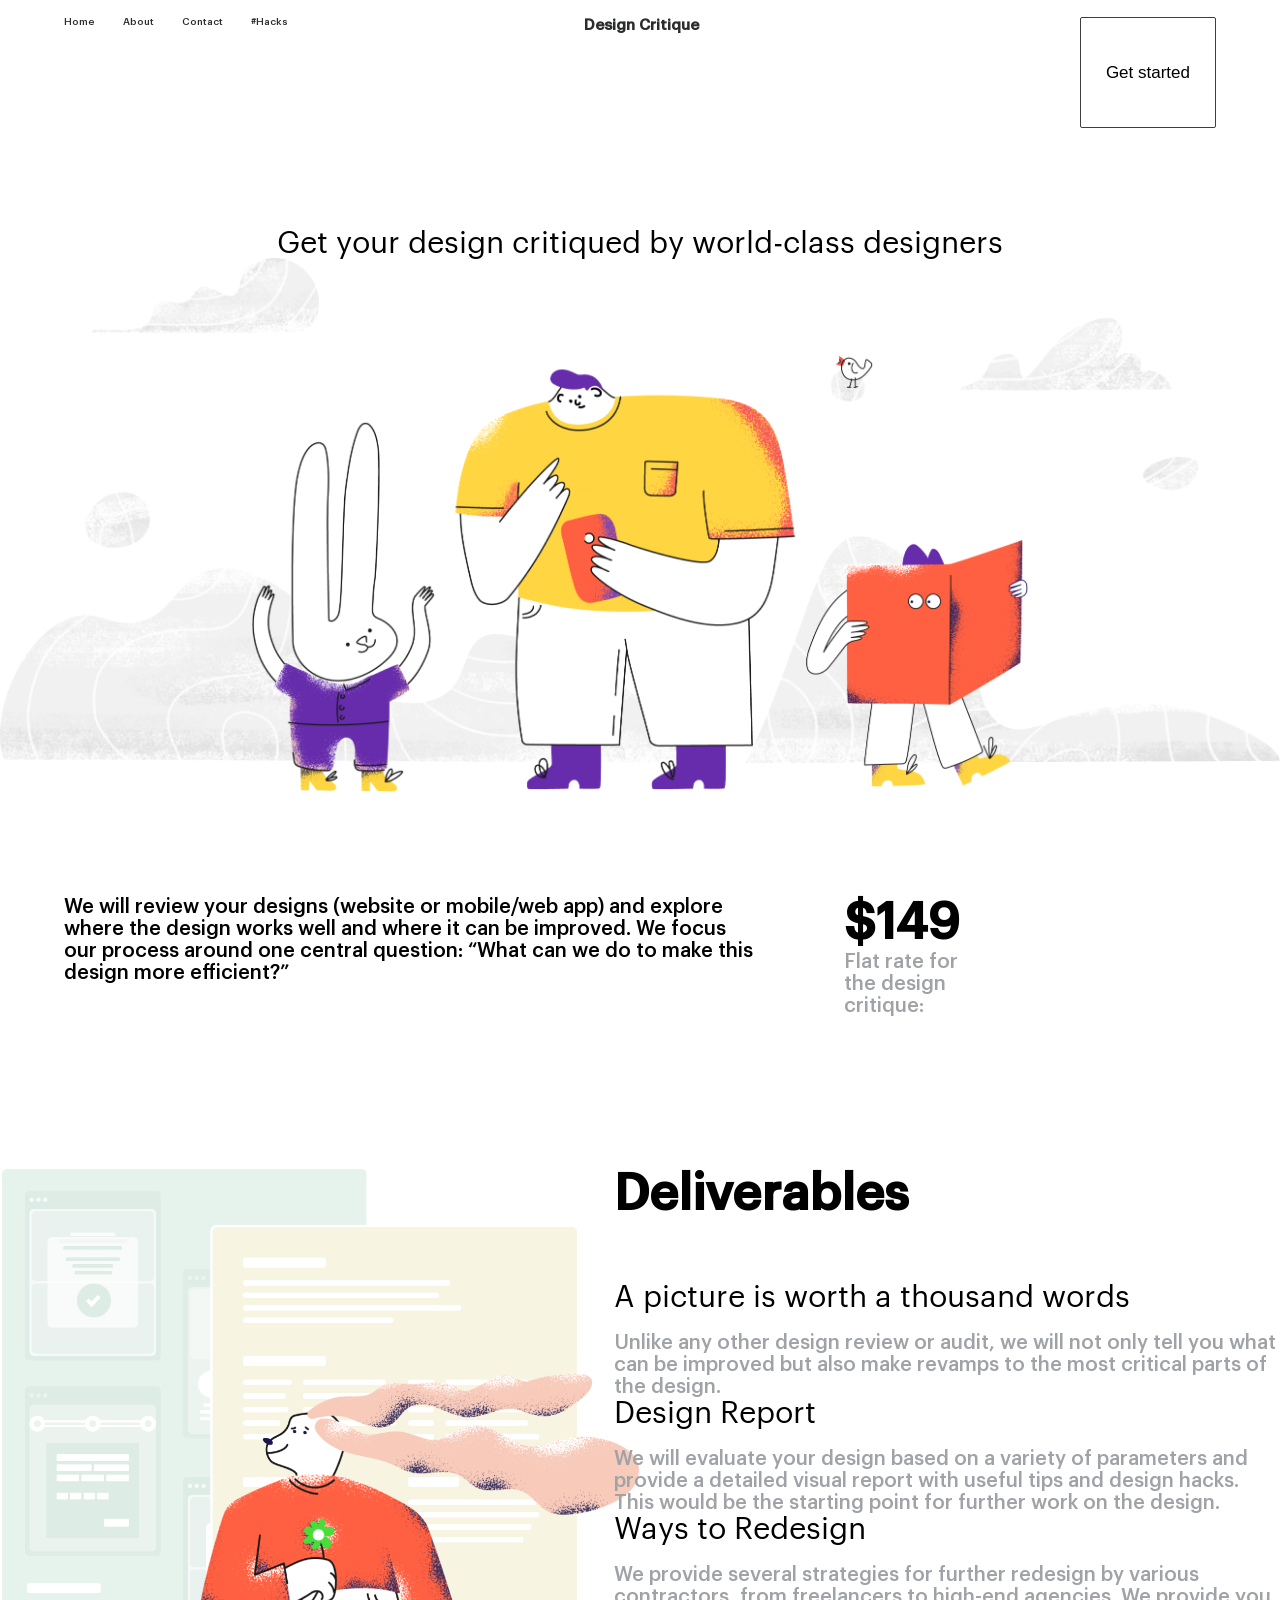
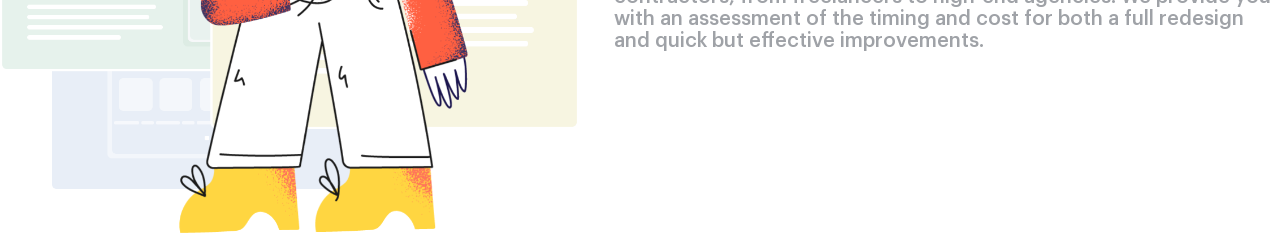
==== DesignCritique_Debo_Rulsan_Patrick/index.html @ cf8de023 "repo repariern" ====
<!DOCTYPE html>
<html lang="en">
  <head>
    <meta charset="UTF-8" />
    <meta name="viewport" content="width=device-width, initial-scale=1.0" />
    <link rel="stylesheet" href="./assets/css/style.css" />
    <title>Design Critique</title>
  </head>
  <body>
    <header>
      <nav class="nav-bar">
        <section class="nav-links">
          <a href="">Home</a>
          <a href="">About</a>
          <a href="">Contact</a>
          <a href="">#Hacks</a>
        </section>
        <h1>Design Critique</h1>
        <button class="hero-btn">Get started</button>
      </nav>
    </header>

    <main>
      <section>
        <h2 class="h2_first h2_main">
          Get your design critiqued by world-class designers
        </h2>
        <img src="./assets/img/home_hero.png" alt="" />
      </section>

      <section class="first-sec-text">
        <p class="p_main">
          We will review your designs (website or mobile/web app) and explore
          where the design works well and where it can be improved. We focus our
          process around one central question: “What can we do to make this
          design more efficient?”
        </p>
        <div>
          <h3>$149</h3>
          <p class="p_main">Flat rate for the design critique:</p>
        </div>
      </section>

      <section class="sec-sec">
        <img src="./assets/img/home_deliverables.png" alt="" />
        
        <div class="sec-sec-text">

          <div>

            <h3>Deliverables</h3>
            <h2 class="h2_main">A picture is worth a thousand words</h2>
            <p class="p_main gray">
              Unlike any other design review or audit, we will not only tell you
              what can be improved but also make revamps to the most critical
              parts of the design.
            </p>
  
            <h2 class="h2_main">Design Report</h2>
            <p class="p_main gray">
              We will evaluate your design based on a variety of parameters and
              provide a detailed visual report with useful tips and design hacks.
              This would be the starting point for further work on the design.
            </p>
  
            <h2 class="h2_main">Ways to Redesign</h2>
            <p class="p_main gray">
              We provide several strategies for further redesign by various
              contractors, from freelancers to high-end agencies. We provide you
              with an assessment of the timing and cost for both a full redesign
              and quick but effective improvements.
            </p>
          </div>

        </div>
      </section>
    </main>
  </body>
</html>
---- DesignCritique_Debo_Rulsan_Patrick/assets/css/style.css ----
@font-face {
  font-family: "Graphik-Medium";
  src: url("../fonts/Graphik-Medium.ttf");
}

@font-face {
  font-family: "Regular";
  src: url("../fonts/Graphik-Regular.woff");
}

@font-face {
  font-family: "Thein";
  src: url("../fonts/Theinhardt-Lt.woff");
}

@font-face {
  font-family: "Tiempo";
  src: url("../fonts/TiemposHeadline-Semibold.woff");
}

:root {
  --basic-col: #2b2c2e;
  --nav-btn: #3d3e41;
  --light-gray: #9fa2a7;
  --space-l-r: 0 5vw;
}

a {
  text-decoration: none;
  color: var(--basic-col);
}

* {
  padding: 0;
  margin: 0;
  box-sizing: border-box;
}


h1 {
  color: var(--basic-col);
}

.h2_main {
  font-size: 3rem;
  font-weight: lighter;
  font-family: "Regular";
}

h3 {
  font-size: 5rem;
}


.p_main {
  font-size: 2rem;
}

.gray {
  color: var(--light-gray);
}


html {
  font-size: 10px;
  scroll-behavior: smooth;
  font-family: "Graphik-Medium";
}

img {
  width: 100%;
}

/* # header */

.nav-bar {
  display: flex;
  justify-content: space-between;
  margin: var(--space-l-r);
  margin-top: 17px;
  margin-bottom: 100px;
}

.nav-links {
  display: flex;
  gap: 20%;
}

.hero-btn {
  color: black;
  border: 1px solid var(--nav-btn);
  border-radius: 2px;
  font-size: 1.7rem;
  background-color: white;
  padding: 5px 25px;
  cursor: pointer;
}

.hero-btn:hover {
  background-color: #444749;
  color: white;
  transition: 0.2s ease;
}

/* #Main Section 1 */

section {
  margin-bottom: 100px;
}

.h2_first {
  text-align: center;
}

.first-sec-text {
  display: flex;
  width: 70%;
  margin: var(--space-l-r);
  gap: 10%;
  margin-bottom: 150px;
}


.first-P {
  font-size: 2.1rem;
  color: var(--basic-col);
  font-family: "Regular";
  line-height: 3rem;
}

.first-sec-text div p {
  color: var(--light-gray);
}

.sec-sec {
  display: flex;
  position: relative;
}


.sec-sec img {
  position: absolute;
  width: 50%;
}

.sec-sec-text {
  z-index: 1;

  margin-left: 48%;
}

.sec-sec-text h3 {
  margin-bottom: 60px;
}

.sec-sec-text h2 {
  margin-bottom: 20px;
}
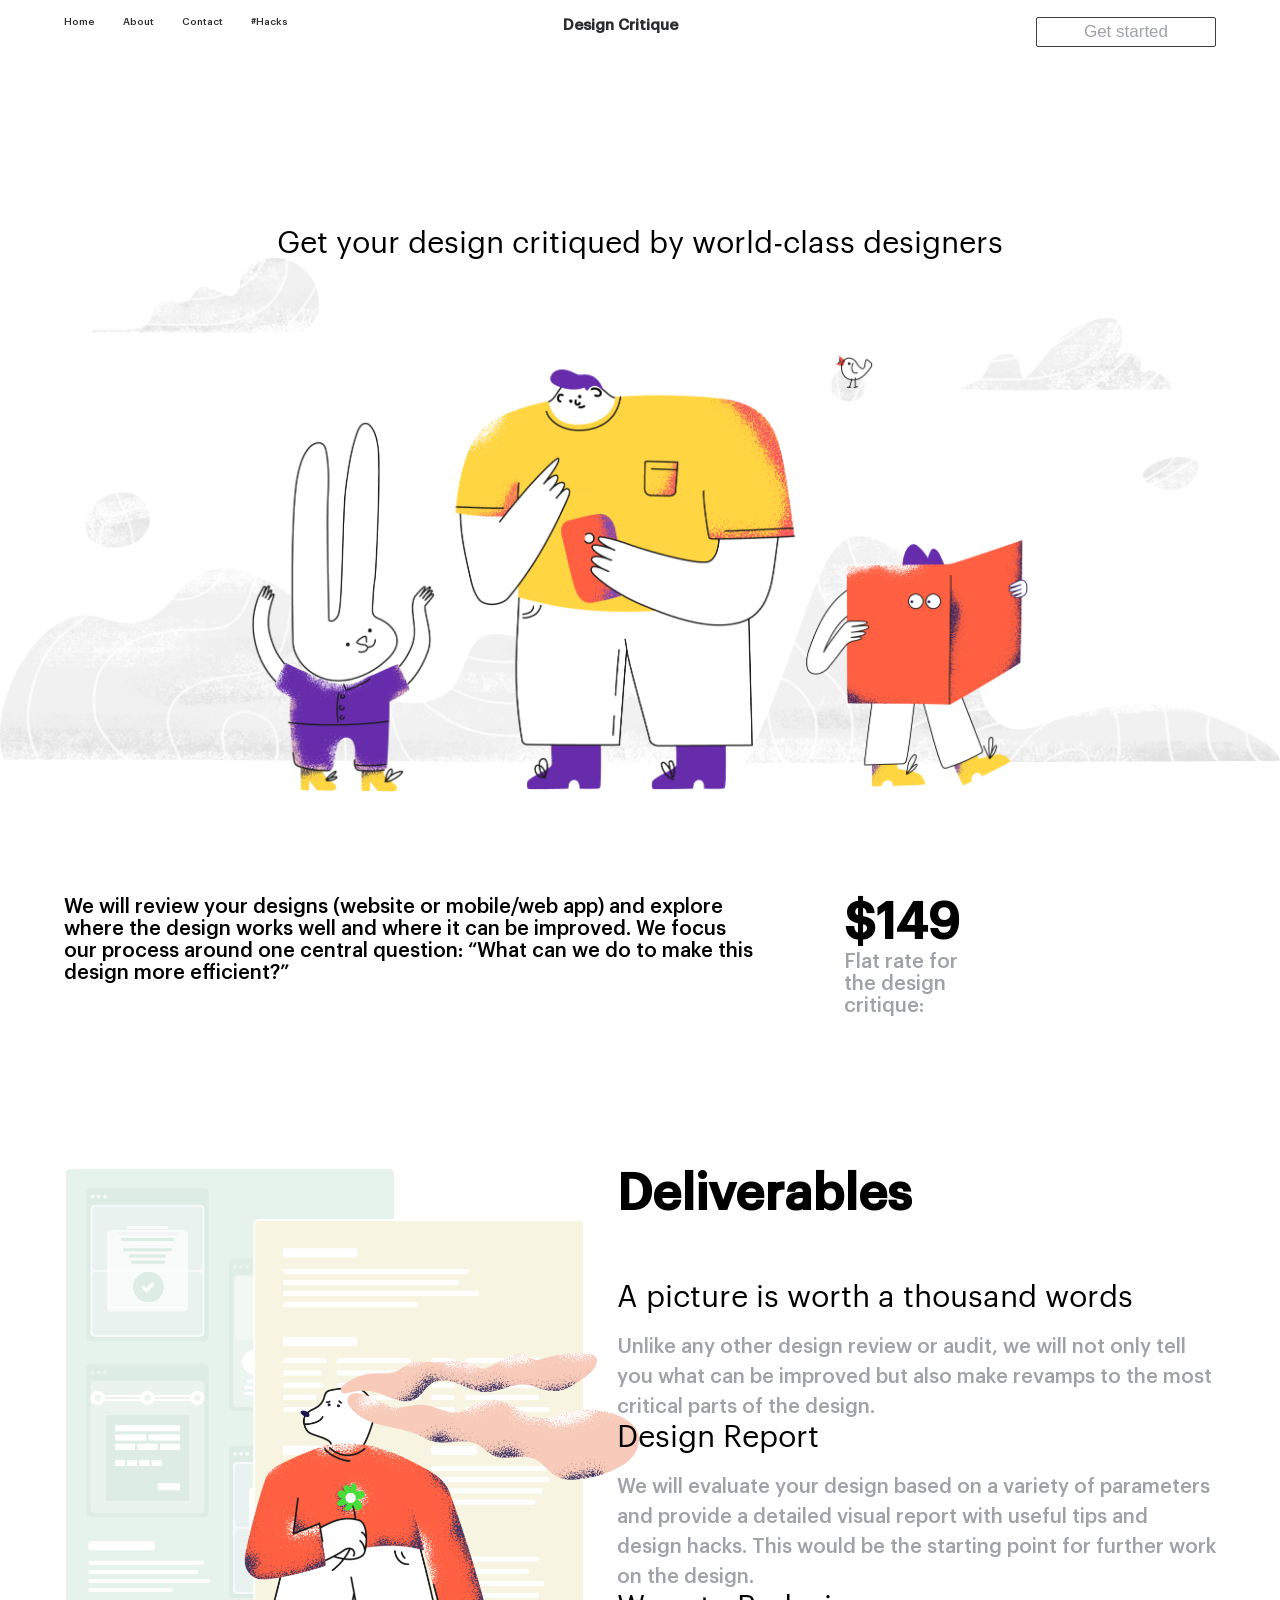
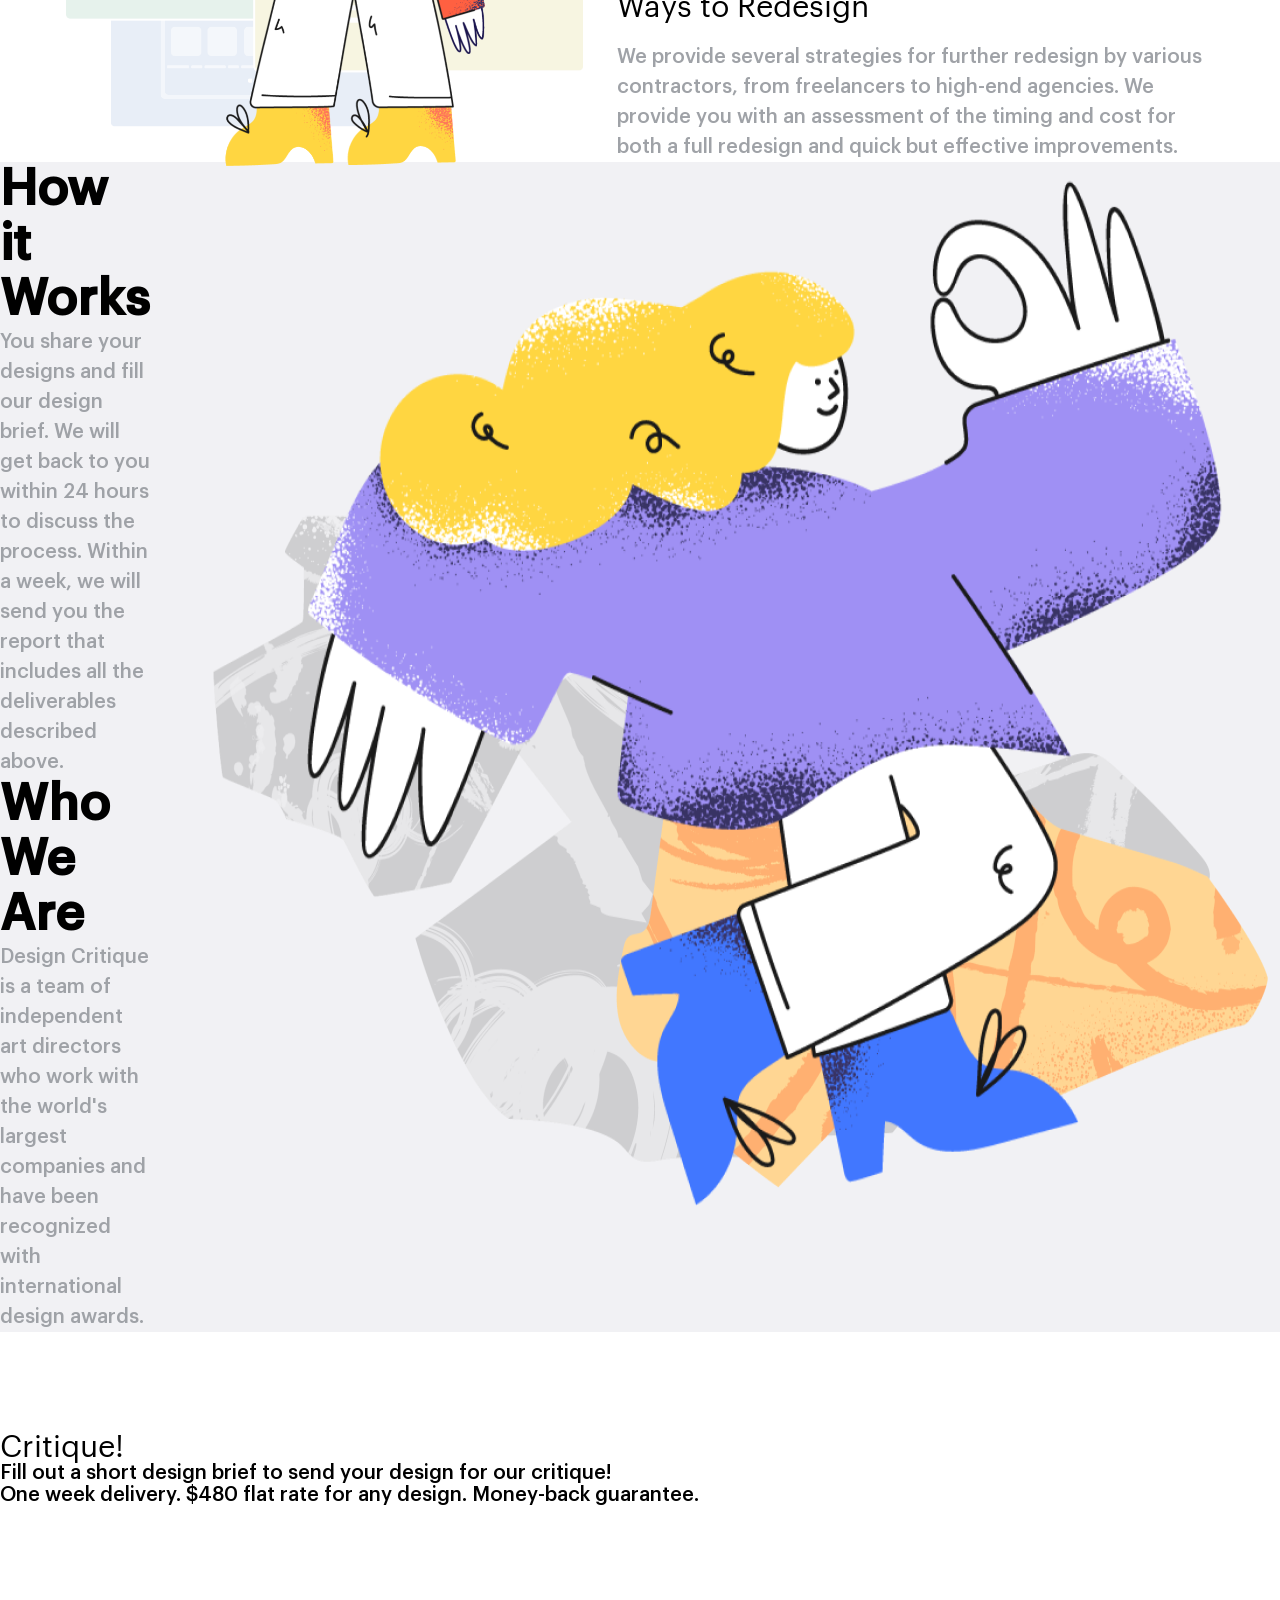
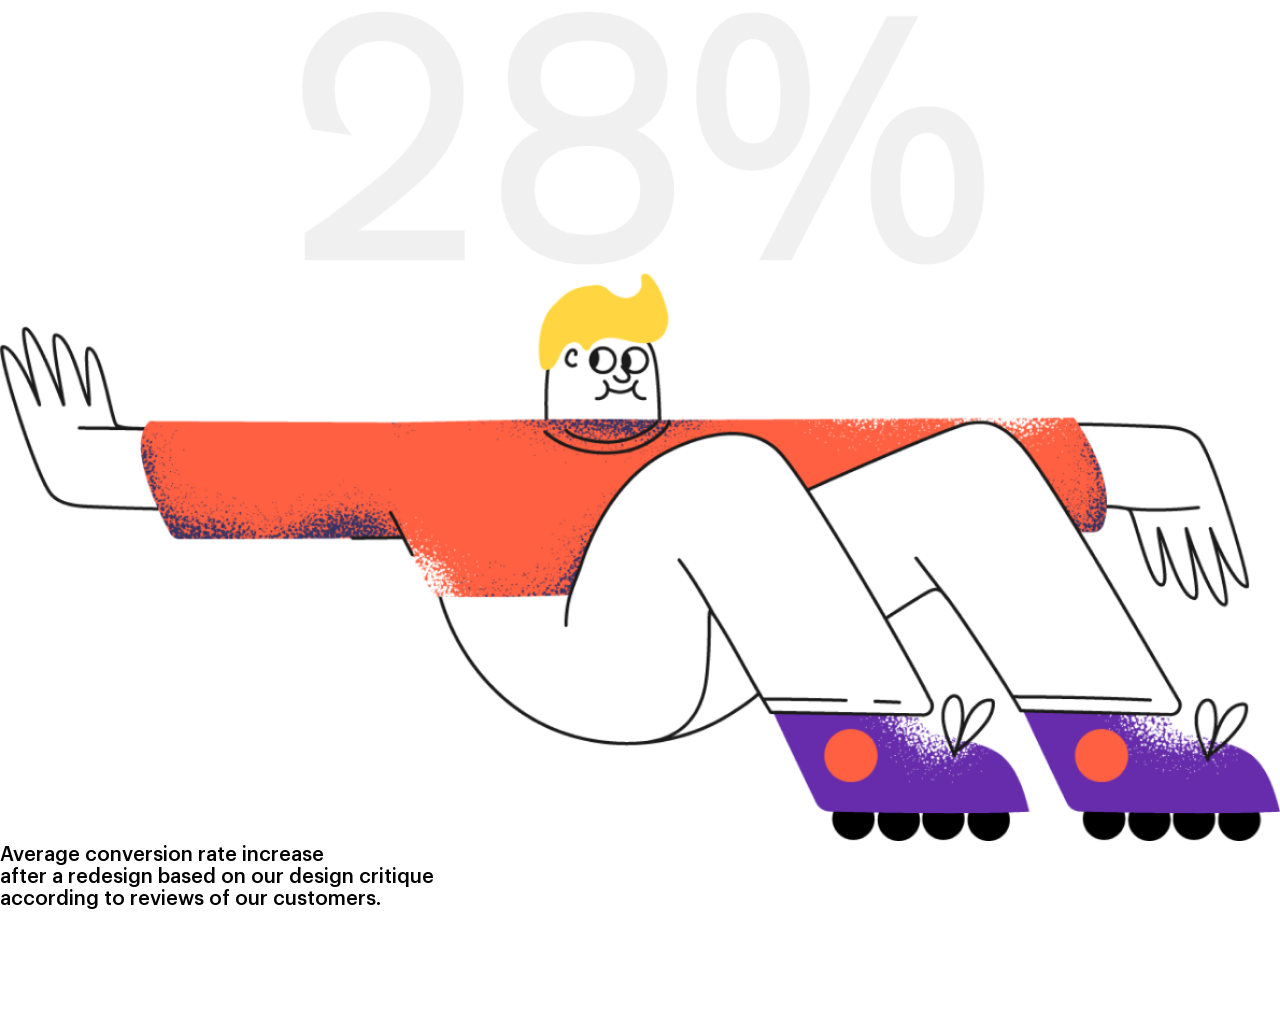
==== commit 975925ee: "29.11.2024 last commit" ====
--- a/DesignCritique_Debo_Rulsan_Patrick/index.html
+++ b/DesignCritique_Debo_Rulsan_Patrick/index.html
@@ -43,36 +43,76 @@
 
       <section class="sec-sec">
         <img src="./assets/img/home_deliverables.png" alt="" />
-        
+
         <div class="sec-sec-text">
+          <h3>Deliverables</h3>
+          <h2 class="h2_main">A picture is worth a thousand words</h2>
+          <p class="p_main gray">
+            Unlike any other design review or audit, we will not only tell you
+            what can be improved but also make revamps to the most critical
+            parts of the design.
+          </p>
 
-          <div>
+          <h2 class="h2_main">Design Report</h2>
+          <p class="p_main gray">
+            We will evaluate your design based on a variety of parameters and
+            provide a detailed visual report with useful tips and design hacks.
+            This would be the starting point for further work on the design.
+          </p>
 
-            <h3>Deliverables</h3>
-            <h2 class="h2_main">A picture is worth a thousand words</h2>
-            <p class="p_main gray">
-              Unlike any other design review or audit, we will not only tell you
-              what can be improved but also make revamps to the most critical
-              parts of the design.
-            </p>
-  
-            <h2 class="h2_main">Design Report</h2>
-            <p class="p_main gray">
-              We will evaluate your design based on a variety of parameters and
-              provide a detailed visual report with useful tips and design hacks.
-              This would be the starting point for further work on the design.
-            </p>
-  
-            <h2 class="h2_main">Ways to Redesign</h2>
-            <p class="p_main gray">
-              We provide several strategies for further redesign by various
-              contractors, from freelancers to high-end agencies. We provide you
-              with an assessment of the timing and cost for both a full redesign
-              and quick but effective improvements.
-            </p>
-          </div>
+          <h2 class="h2_main">Ways to Redesign</h2>
+          <p class="p_main gray">
+            We provide several strategies for further redesign by various
+            contractors, from freelancers to high-end agencies. We provide you
+            with an assessment of the timing and cost for both a full redesign
+            and quick but effective improvements.
+          </p>
+        </div>
+      </section>
 
+      <section class="howitworks">
+        <div>
+          <h3>How it Works</h3>
+          <p class="p_main gray">
+            You share your designs and fill our design brief. We will get back
+            to you within 24 hours to discuss the process. Within a week, we
+            will send you the report that includes all the deliverables
+            described above.
+          </p>
+
+          <h3>Who We Are</h3>
+
+          <p class="p_main gray">
+            Design Critique is a team of independent art directors who work with
+            the world's largest companies and have been recognized with
+            international design awards.
+          </p>
         </div>
+
+        <img
+          class="hiw-size"
+          src="./assets/img/home_how_it_works.png"
+          alt="howitworks"
+        />
+      </section>
+
+      <section class="critique">
+        <h2 class="h2_main">Critique!</h2>
+        <p class="p_main">
+          Fill out a short design brief to send your design for our critique!
+        </p>
+        <p class="p_main">
+          One week delivery. $480 flat rate for any design. Money-back
+          guarantee.
+        </p>
+      </section>
+
+      <section class="rollerGuy">
+        <img src="./assets/img/28.png" alt="" />
+        <img src="./assets/img/home_conversion.png" alt="" />
+        <p class="p_main">Average conversion rate increase</p>
+        <p class="p_main">after a redesign based on our design critique</p>
+        <p class="p_main">according to reviews of our customers.</p>
       </section>
     </main>
   </body>
--- a/DesignCritique_Debo_Rulsan_Patrick/assets/css/style.css
+++ b/DesignCritique_Debo_Rulsan_Patrick/assets/css/style.css
@@ -23,6 +23,7 @@
   --nav-btn: #3d3e41;
   --light-gray: #9fa2a7;
   --space-l-r: 0 5vw;
+  --bg-gray: #F1F1F4;
 }
 
 a {
@@ -58,6 +59,7 @@
 
 .gray {
   color: var(--light-gray);
+  line-height: 3rem;
 }
 
 
@@ -87,12 +89,13 @@
 }
 
 .hero-btn {
-  color: black;
+  color: var(--light-gray);
   border: 1px solid var(--nav-btn);
   border-radius: 2px;
   font-size: 1.7rem;
   background-color: white;
-  padding: 5px 25px;
+  width: 18rem;
+  height: 3rem;
   cursor: pointer;
 }
 
@@ -135,6 +138,7 @@
 .sec-sec {
   display: flex;
   position: relative;
+  margin: var(--space-l-r);
 }
 
 
@@ -156,3 +160,16 @@
 .sec-sec-text h2 {
   margin-bottom: 20px;
 }
+
+/* #How It Works */
+
+.howitworks {
+  display: flex;
+  background-color: var(--bg-gray);
+  justify-content: space-between;
+
+}
+
+.hiw {
+  width: 50px;
+}
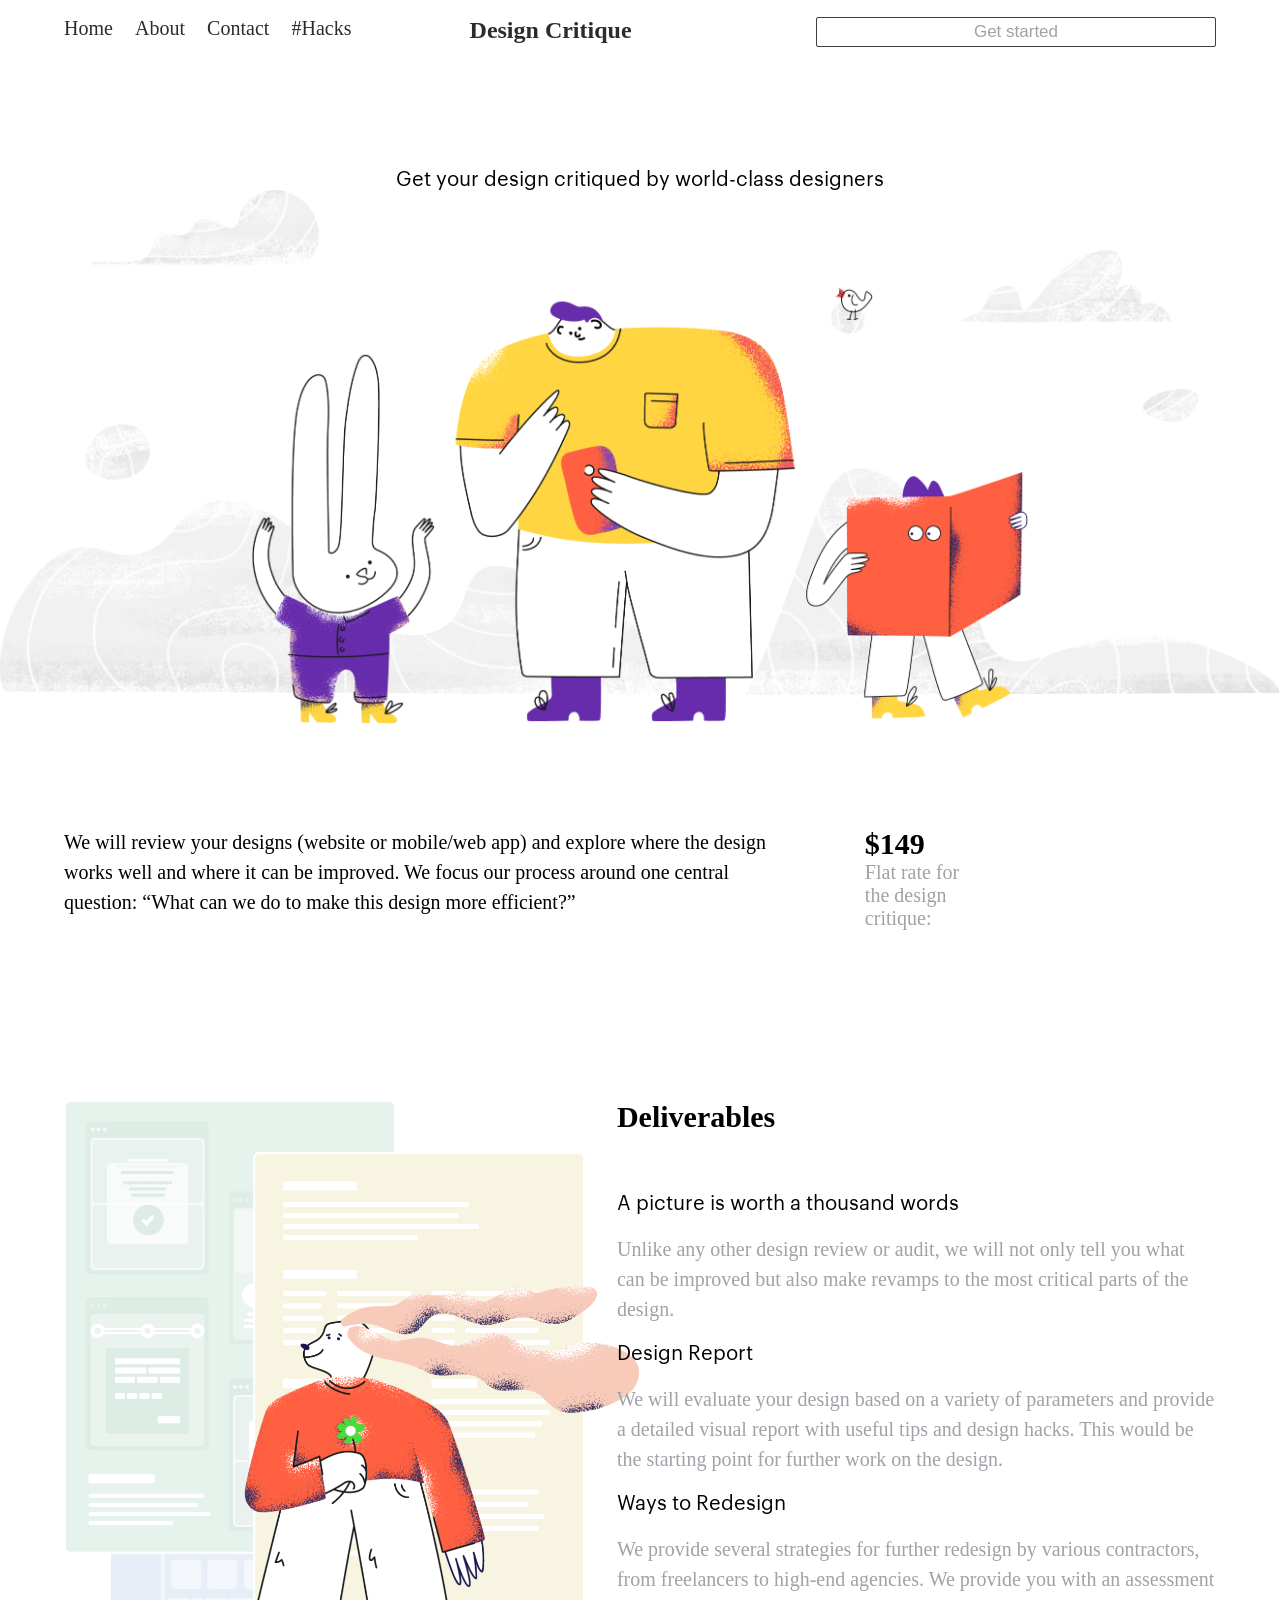
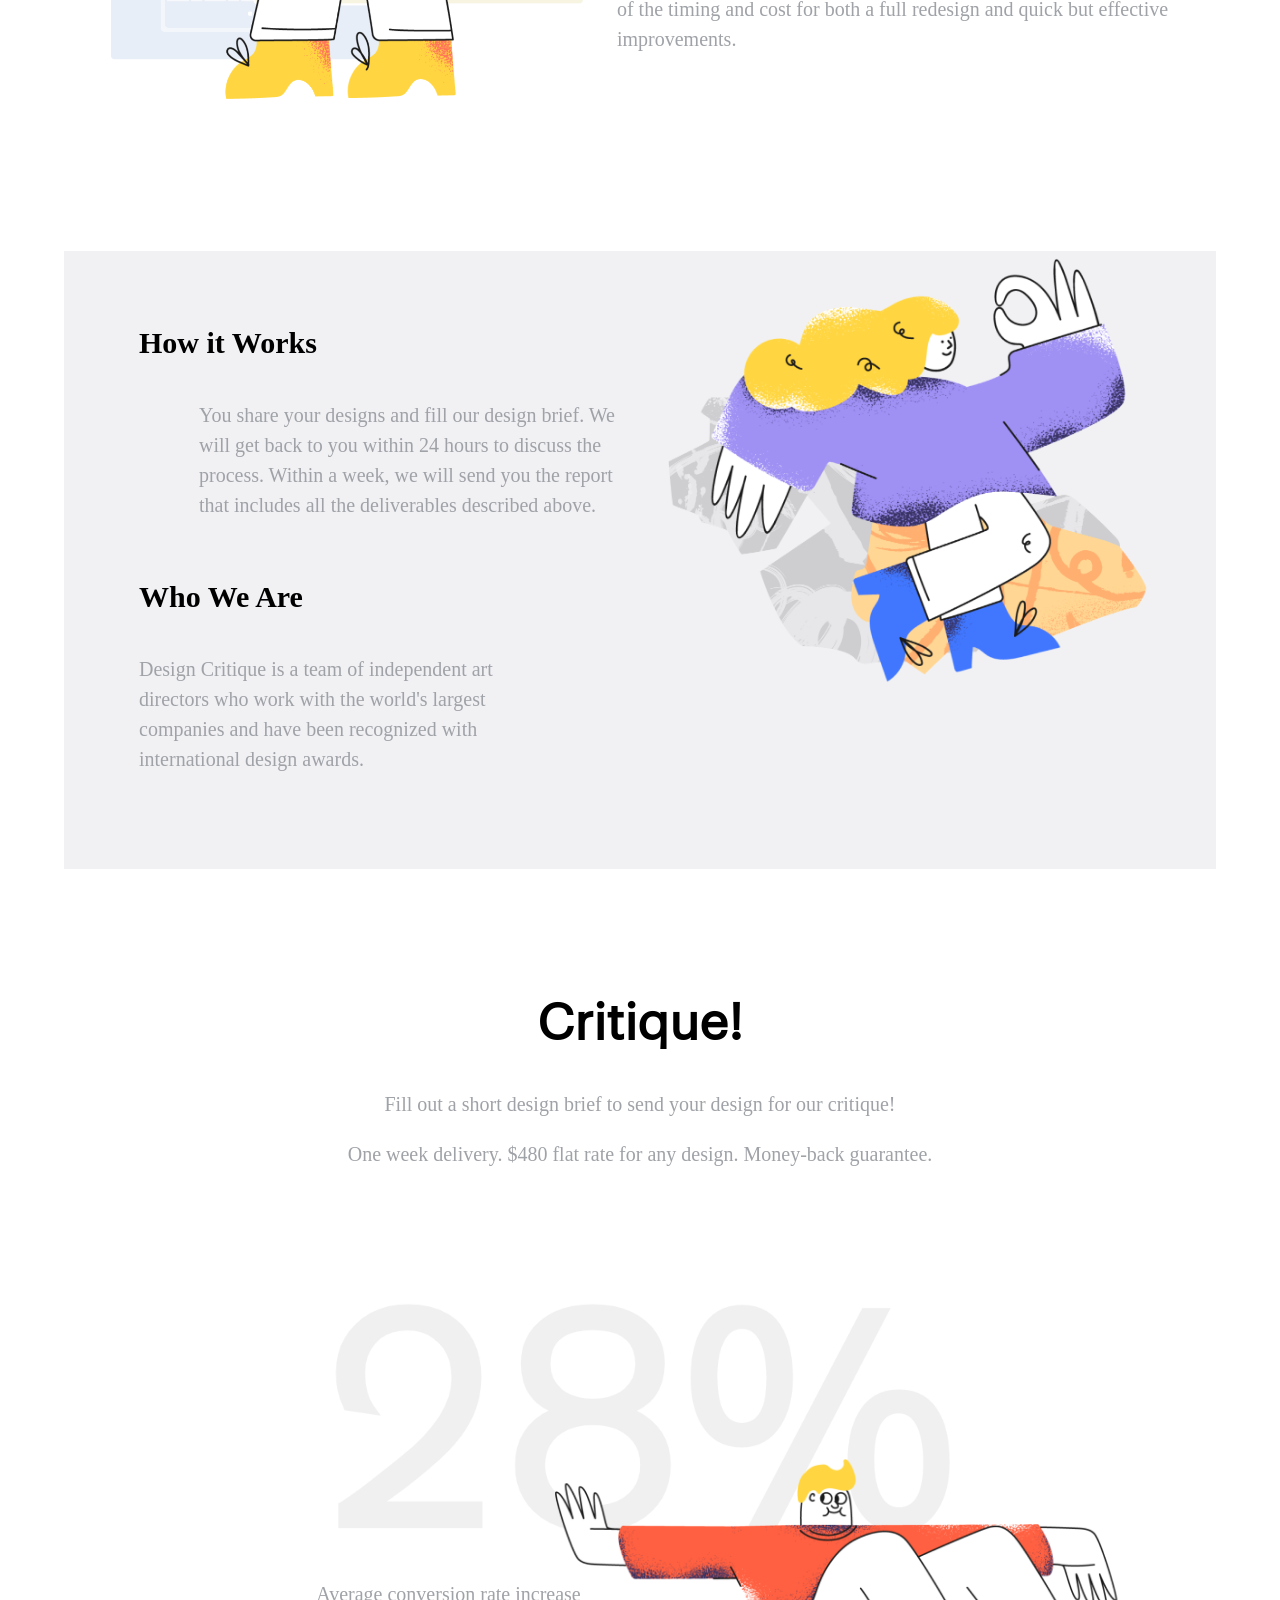
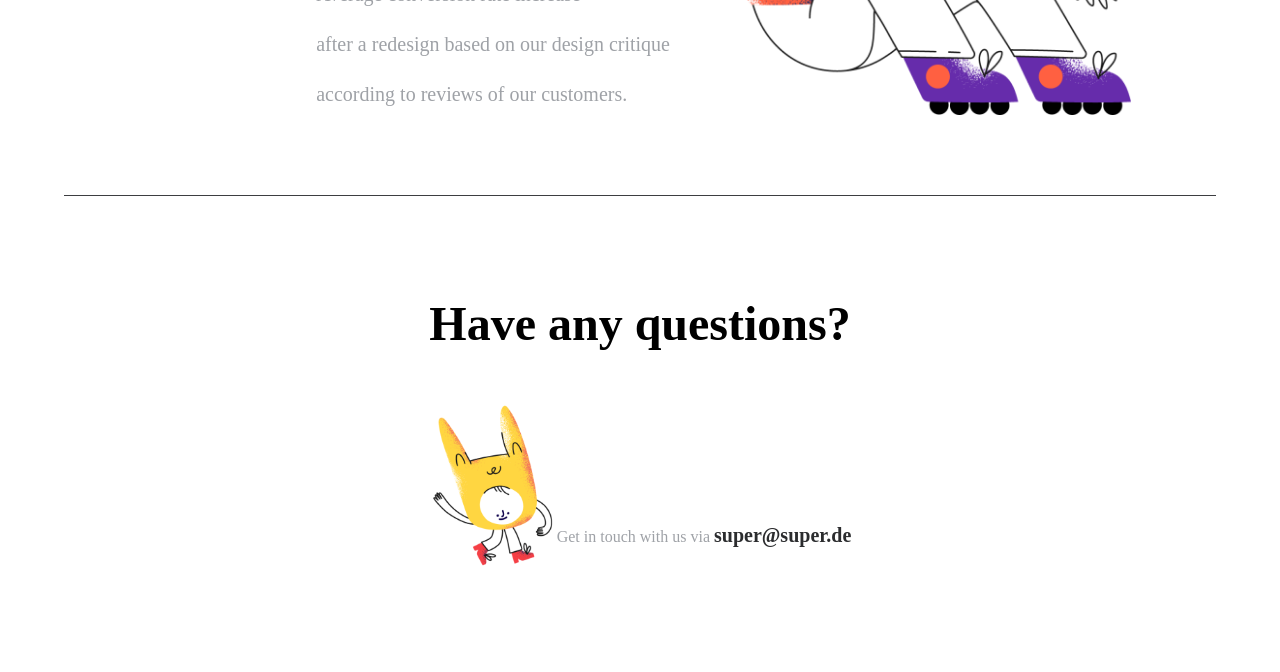
==== commit 8df04579: "nearly responsive" ====
--- a/DesignCritique_Debo_Rulsan_Patrick/index.html
+++ b/DesignCritique_Debo_Rulsan_Patrick/index.html
@@ -7,6 +7,7 @@
     <title>Design Critique</title>
   </head>
   <body>
+    <!-- #Header -->
     <header>
       <nav class="nav-bar">
         <section class="nav-links">
@@ -19,8 +20,9 @@
         <button class="hero-btn">Get started</button>
       </nav>
     </header>
-
+    <!-- #Main  -->
     <main>
+      <!-- # first Section -->
       <section>
         <h2 class="h2_first h2_main">
           Get your design critiqued by world-class designers
@@ -29,7 +31,7 @@
       </section>
 
       <section class="first-sec-text">
-        <p class="p_main">
+        <p class="p_main line-height-P1">
           We will review your designs (website or mobile/web app) and explore
           where the design works well and where it can be improved. We focus our
           process around one central question: “What can we do to make this
@@ -40,40 +42,44 @@
           <p class="p_main">Flat rate for the design critique:</p>
         </div>
       </section>
+      <!-- # second Section -->
+      <section class="sec-sec">
+        <div>
+          <div>
+            <img src="./assets/img/home_deliverables.png" alt="" />
+          </div>
 
-      <section class="sec-sec">
-        <img src="./assets/img/home_deliverables.png" alt="" />
+          <article class="sec-sec-text">
+            <h3>Deliverables</h3>
 
-        <div class="sec-sec-text">
-          <h3>Deliverables</h3>
-          <h2 class="h2_main">A picture is worth a thousand words</h2>
-          <p class="p_main gray">
-            Unlike any other design review or audit, we will not only tell you
-            what can be improved but also make revamps to the most critical
-            parts of the design.
-          </p>
-
-          <h2 class="h2_main">Design Report</h2>
-          <p class="p_main gray">
-            We will evaluate your design based on a variety of parameters and
-            provide a detailed visual report with useful tips and design hacks.
-            This would be the starting point for further work on the design.
-          </p>
-
-          <h2 class="h2_main">Ways to Redesign</h2>
-          <p class="p_main gray">
-            We provide several strategies for further redesign by various
-            contractors, from freelancers to high-end agencies. We provide you
-            with an assessment of the timing and cost for both a full redesign
-            and quick but effective improvements.
-          </p>
+            <h2 class="h2_main">A picture is worth a thousand words</h2>
+            <p class="p_main gray">
+              Unlike any other design review or audit, we will not only tell you
+              what can be improved but also make revamps to the most critical
+              parts of the design.
+            </p>
+            <h2 class="h2_main">Design Report</h2>
+            <p class="p_main gray">
+              We will evaluate your design based on a variety of parameters and
+              provide a detailed visual report with useful tips and design
+              hacks. This would be the starting point for further work on the
+              design.
+            </p>
+            <h2 class="h2_main">Ways to Redesign</h2>
+            <p class="p_main gray">
+              We provide several strategies for further redesign by various
+              contractors, from freelancers to high-end agencies. We provide you
+              with an assessment of the timing and cost for both a full redesign
+              and quick but effective improvements.
+            </p>
+          </article>
         </div>
       </section>
-
+      <!-- # third Section -->
       <section class="howitworks">
-        <div>
+        <div class="HIW-text-style">
           <h3>How it Works</h3>
-          <p class="p_main gray">
+          <p class="p_main gray text-style-hiw">
             You share your designs and fill our design brief. We will get back
             to you within 24 hours to discuss the process. Within a week, we
             will send you the report that includes all the deliverables
@@ -81,7 +87,6 @@
           </p>
 
           <h3>Who We Are</h3>
-
           <p class="p_main gray">
             Design Critique is a team of independent art directors who work with
             the world's largest companies and have been recognized with
@@ -95,25 +100,48 @@
           alt="howitworks"
         />
       </section>
-
+      <!-- # fourth Section -->
       <section class="critique">
         <h2 class="h2_main">Critique!</h2>
-        <p class="p_main">
+        <p class="p_main gray">
           Fill out a short design brief to send your design for our critique!
         </p>
-        <p class="p_main">
+        <p class="p_main gray">
           One week delivery. $480 flat rate for any design. Money-back
           guarantee.
         </p>
       </section>
+      <!-- # fifth Section -->
+      <section class="rollerGuy">
+        <img src="./assets/img/28.png" alt="Achtundzwanzig Prozent" />
 
-      <section class="rollerGuy">
-        <img src="./assets/img/28.png" alt="" />
-        <img src="./assets/img/home_conversion.png" alt="" />
-        <p class="p_main">Average conversion rate increase</p>
-        <p class="p_main">after a redesign based on our design critique</p>
-        <p class="p_main">according to reviews of our customers.</p>
+        <div class="rollerGuy-text">
+          <img src="./assets/img/home_conversion.png" alt="Rollerguy." />
+
+          <article class="">
+            <p class="p_main gray">Average conversion rate increase</p>
+            <p class="p_main gray">
+              after a redesign based on our design critique
+            </p>
+            <p class="p_main gray">according to reviews of our customers.</p>
+          </article>
+        </div>
       </section>
     </main>
+    <!-- # footer -->
+    <footer>
+      <section class="costumeGuy-sec">
+        <h2>Have any questions?</h2>
+        <article>
+          <img
+            src="./assets/img/costume_guy.png"
+            alt="Männchen in einem gelben Hasenkostüm."
+          />
+          <p class="p_main gray">
+            Get in touch with us via <a href="">super@super.de</a>
+          </p>
+        </article>
+      </section>
+    </footer>
   </body>
 </html>
--- a/DesignCritique_Debo_Rulsan_Patrick/assets/css/style.css
+++ b/DesignCritique_Debo_Rulsan_Patrick/assets/css/style.css
@@ -16,6 +16,11 @@
 @font-face {
   font-family: "Tiempo";
   src: url("../fonts/TiemposHeadline-Semibold.woff");
+}
+
+@font-face {
+  font-family: "Inter";
+  src: url("../fonts/Inter/Inter-VariableFont_opsz\,wght.ttf");
 }
 
 :root {
@@ -23,10 +28,11 @@
   --nav-btn: #3d3e41;
   --light-gray: #9fa2a7;
   --space-l-r: 0 5vw;
-  --bg-gray: #F1F1F4;
+  --bg-gray: #f1f1f4;
 }
 
 a {
+  font-size: 2rem;
   text-decoration: none;
   color: var(--basic-col);
 }
@@ -37,24 +43,23 @@
   box-sizing: border-box;
 }
 
-
 h1 {
   color: var(--basic-col);
 }
 
 .h2_main {
-  font-size: 3rem;
+  font-size: 2em;
   font-weight: lighter;
   font-family: "Regular";
 }
 
 h3 {
-  font-size: 5rem;
-}
-
+  font-size: 3em;
+}
 
 .p_main {
-  font-size: 2rem;
+  font-size: 2em;
+  margin-bottom: 2rem;
 }
 
 .gray {
@@ -62,11 +67,11 @@
   line-height: 3rem;
 }
 
-
 html {
   font-size: 10px;
   scroll-behavior: smooth;
-  font-family: "Graphik-Medium";
+  /* font-family: "Graphik-Medium"; */
+  font-family: "Inter";
 }
 
 img {
@@ -75,17 +80,22 @@
 
 /* # header */
 
+h1 {
+  font-size: 2.4rem;
+  font-weight: 600;
+}
+
 .nav-bar {
   display: flex;
   justify-content: space-between;
   margin: var(--space-l-r);
   margin-top: 17px;
-  margin-bottom: 100px;
+  margin-bottom: 30px;
 }
 
 .nav-links {
   display: flex;
-  gap: 20%;
+  gap: 10%;
 }
 
 .hero-btn {
@@ -94,7 +104,7 @@
   border-radius: 2px;
   font-size: 1.7rem;
   background-color: white;
-  width: 18rem;
+  width: 400px;
   height: 3rem;
   cursor: pointer;
 }
@@ -123,11 +133,10 @@
   margin-bottom: 150px;
 }
 
-
-.first-P {
-  font-size: 2.1rem;
+.line-height-P1 {
+  /* font-size: 2.1rem;
   color: var(--basic-col);
-  font-family: "Regular";
+  font-family: "Regular"; */
   line-height: 3rem;
 }
 
@@ -135,22 +144,27 @@
   color: var(--light-gray);
 }
 
+/* # second main  */
 .sec-sec {
   display: flex;
   position: relative;
   margin: var(--space-l-r);
-}
-
+  margin-bottom: 150px;
+  flex-direction: column;
+}
 
 .sec-sec img {
-  position: absolute;
+  position: relative;
   width: 50%;
 }
 
 .sec-sec-text {
   z-index: 1;
-
   margin-left: 48%;
+  position: absolute;
+  top: 0;
+  display: flex;
+  flex-direction: column;
 }
 
 .sec-sec-text h3 {
@@ -165,11 +179,127 @@
 
 .howitworks {
   display: flex;
+  margin: var(--space-l-r);
   background-color: var(--bg-gray);
   justify-content: space-between;
-
-}
-
-.hiw {
-  width: 50px;
-}+  margin-bottom: 130px;
+}
+
+.howitworks img {
+  width: 50%;
+  height: 50%;
+  position: relative;
+}
+
+.HIW-text-style {
+  padding: 55px;
+}
+
+.howitworks h3,
+.howitworks p {
+  padding: 20px;
+}
+
+.text-style-hiw {
+  position: relative;
+  left: 6rem;
+}
+
+/* #Critique  */
+
+.critique {
+  /* border: 2px solid pink; */
+  text-align: center;
+  margin-bottom: 130px;
+}
+
+.critique h2 {
+  margin-bottom: 40px;
+  font-size: 5rem;
+  font-weight: 900;
+}
+
+/* # Rollerguy */
+
+.rollerGuy {
+  margin: var(--space-l-r);
+  border-bottom: #3d3e41 1px solid;
+  margin-bottom: 10rem;
+}
+
+.rollerGuy-text img {
+  width: 50%;
+  height: 50%;
+  position: relative;
+  top: -80px;
+  left: -85px;
+}
+
+.rollerGuy-text {
+  display: flex;
+  flex-direction: row-reverse;
+}
+
+.rollerGuy-text article {
+  /* margin-top: 5rem; */
+  position: relative;
+  top: 4rem;
+  left: 3rem;
+  z-index: 2;
+}
+
+/* # Footer */
+.costumeGuy-sec {
+  text-align: center;
+}
+
+.costumeGuy-sec h2 {
+  font-size: 4.8rem;
+  margin-bottom: 4.3rem;
+}
+
+.costumeGuy-sec article {
+  display: flex;
+  justify-content: center;
+  position: relative;
+  align-items: end;
+}
+
+.costumeGuy-sec article p {
+  position: relative;
+  font-size: 1.6rem;
+}
+
+.costumeGuy-sec img {
+  width: 10%;
+}
+
+.costumeGuy-sec article a {
+  font-weight: 900;
+}
+
+
+@media screen and (max-width: 900px) {
+  h1 {
+    position: relative;
+    top: 30px;
+    width: 100%;
+    transform: translate(-50px);
+  }
+
+  .sec-sec div img {
+    width: 100%;
+  }
+  
+  .sec-sec-text {
+    z-index: 1;
+    margin-left: 0;
+    position: absolute;
+    top: 0;
+    display: flex;
+    flex-direction: column;
+  }
+  
+  
+}
+
